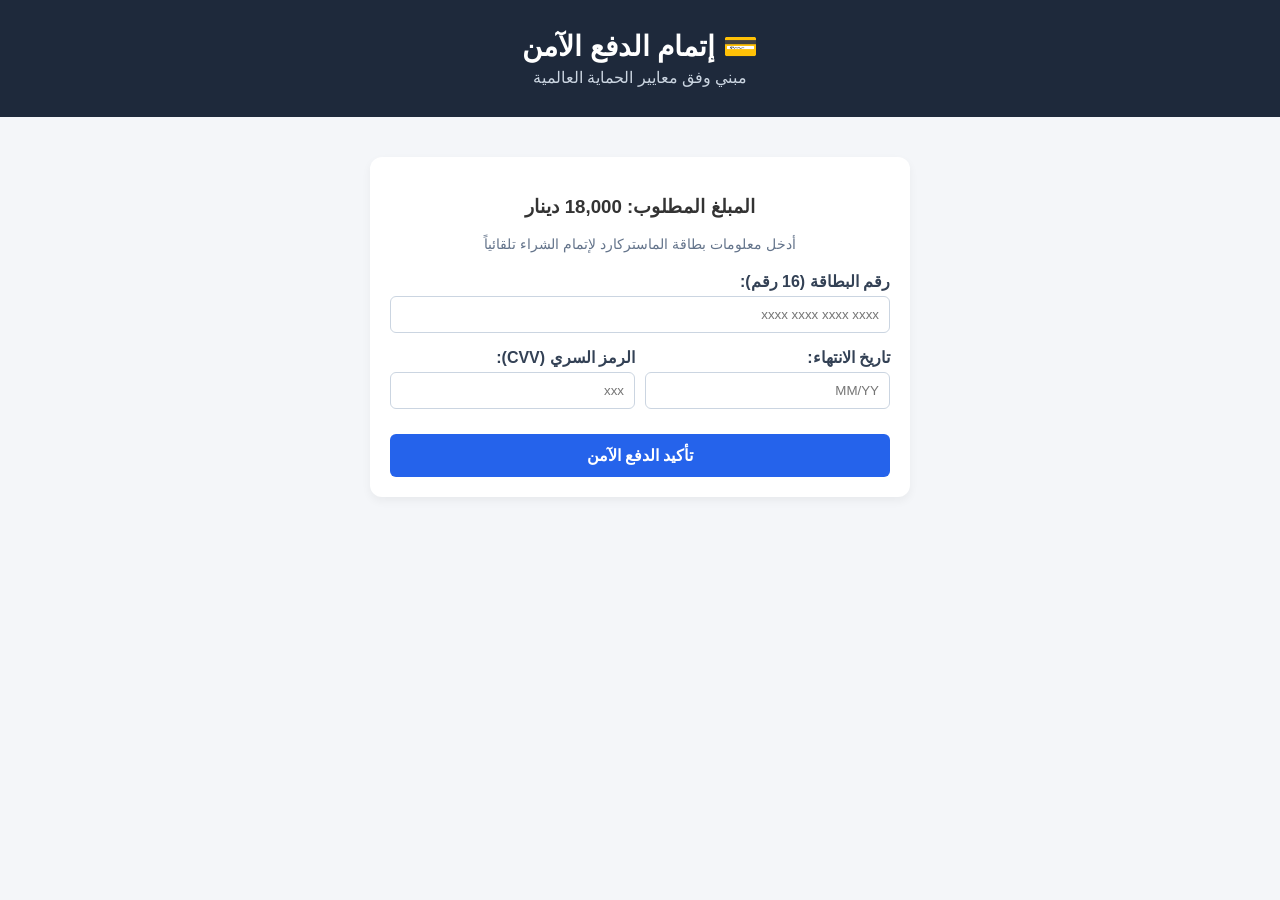
==== checkout.html @ 9508bd11 "Add files via upload" ====
﻿<!DOCTYPE html>
<html lang="ar" dir="rtl">
<head>
    <meta charset="UTF-8">
    <meta name="viewport" content="width=device-width, initial-scale=1.0">
    <link rel="stylesheet" href="style.css">
    <title>بوابة الدفع الآمنة</title>
    <style>
        .checkout-container {
            max-width: 500px;
            margin: 40px auto;
            padding: 20px;
            background: white;
            border-radius: 12px;
            box-shadow: 0 4px 10px rgba(0,0,0,0.05);
            text-align: center;
        }

        .form-group {
            margin-bottom: 15px;
            text-align: right;
        }

            .form-group label {
                display: block;
                margin-bottom: 5px;
                font-weight: bold;
                color: #334155;
            }

            .form-group input {
                width: 100%;
                padding: 10px;
                border: 1px solid #cbd5e1;
                border-radius: 6px;
                box-sizing: border-box;
            }

        .success-box {
            display: none;
            background: #f0fdf4;
            border: 2px dashed #22c55e;
            padding: 20px;
            border-radius: 10px;
            margin-top: 20px;
        }

        .account-info {
            background: #1e293b;
            color: #10b981;
            padding: 15px;
            border-radius: 6px;
            font-family: monospace;
            font-size: 18px;
            text-align: left;
            direction: ltr;
            margin-top: 10px;
        }
    </style>
</head>
<body>

    <header>
        <h1>💳 إتمام الدفع الآمن</h1>
        <p>مبني وفق معايير الحماية العالمية</p>
    </header>

    <main class="checkout-container">
        <div id="payment-form-section">
            <h3>المبلغ المطلوب: 18,000 دينار</h3>
            <p style="color: #64748b; font-size: 14px; margin-bottom: 20px;">أدخل معلومات بطاقة الماستركارد لإتمام الشراء تلقائياً</p>

            <form id="fake-pay-form">
                <div class="form-group">
                    <label>رقم البطاقة (16 رقم):</label>
                    <input type="text" placeholder="xxxx xxxx xxxx xxxx" required maxlength="19">
                </div>
                <div class="form-group" style="display: flex; gap: 10px;">
                    <div style="flex: 1;">
                        <label>تاريخ الانتهاء:</label>
                        <input type="text" placeholder="MM/YY" required maxlength="5">
                    </div>
                    <div style="flex: 1;">
                        <label>الرمز السري (CVV):</label>
                        <input type="password" placeholder="xxx" required maxlength="3">
                    </div>
                </div>
                <button type="submit" style="width: 100%; padding: 12px; background: #2563eb; font-size: 16px; margin-top: 10px;">تأكيد الدفع الآمن</button>
            </form>
        </div>

        <!-- صندوق نجاح الدفع وظهور الحساب تلقائياً -->
        <div id="success-section" class="success-box">
            <h3 style="color: #16a34a; margin-0;">✓ تم الدفع بنجاح!</h3>
            <p style="color: #475569; font-size: 14px;">شكراً لثقتك بنا. إليك بيانات حسابك الرقمي فوراً:</p>

            <div class="account-info">
                <strong>Email:</strong> clash-king99@gmail.com<br>
                <strong>Password:</strong> CoC#2026#Pass
            </div>

            <p style="color: #ef4444; font-size: 12px; margin-top: 10px;">⚠️ يرجى تصوير الشاشة وحفظ البيانات فوراً وتغييرها عند تسجيل الدخول.</p>
            <a href="index.html" class="button" style="display: inline-block; text-decoration: none; margin-top: 15px; background: #64748b; padding: 8px 15px; font-size: 14px;">العودة للمتجر</a>
        </div>
    </main>

    <script>
        // كود جافا سكريبت بسيط لمحاكاة عملية الدفع والتسليم الفوري
        document.getElementById('fake-pay-form').addEventListener('submit', function(e) {
            e.preventDefault(); // منع إعادة تحميل الصفحة

            // محاكاة معالجة الدفع لمدة ثانية ونصف
            const btn = e.target.querySelector('button');
            btn.innerText = "جاري التحقق من البطاقة...";
            btn.disabled = true;

            setTimeout(() => {
                // إخفاء الفرم وإظهار الحساب
                document.getElementById('payment-form-section').style.display = 'none';
                document.getElementById('success-section').style.display = 'block';
            }, 1500);
        });
    </script>

</body>
</html>
---- style.css ----
/* ����� ��� ������ ������� */
body {
    font-family: 'Segoe UI', Tahoma, Geneva, Verdana, sans-serif;
    background-color: #f4f6f9;
    color: #333;
    margin: 0;
    padding: 0;
}

/* ����� ��� ������ (������) */
header {
    background-color: #1e293b; /* ��� ���� ���� ��� */
    color: #fff;
    text-align: center;
    padding: 30px 10px;
}

    header h1 {
        margin: 0;
        font-size: 28px;
    }

    header p {
        margin: 5px 0 0 0;
        color: #cbd5e1;
    }

/* ����� ������� �������� �������� */
main {
    max-width: 1000px;
    margin: 20px auto;
    padding: 0 15px;
}

h2 {
    color: #0f172a;
    border-right: 4px solid #3b82f6; /* �� ���� ���� ����� ����� ����� */
    padding-right: 10px;
    font-size: 22px;
}

/* ����� ���� ������ */
.product-card {
    background-color: #fff;
    border-radius: 12px; /* ����� ������ ����� */
    box-shadow: 0 4px 6px rgba(0, 0, 0, 0.05); /* �� ���� ���� ��� */
    padding: 20px;
    margin: 15px 0;
    max-width: 300px;
    text-align: center;
    border: 1px solid #e2e8f0;
}

    /* ����� ���� ������ */
    .product-card img {
        max-width: 100%;
        height: 150px;
        object-fit: cover;
        border-radius: 8px;
        background-color: #f1f5f9; /* ����� ����� ������ �������� */
    }

    /* ����� ��� ������ ������ */
    .product-card h3 {
        font-size: 18px;
        margin: 15px 0 10px 0;
        color: #1e293b;
    }

.price {
    font-weight: bold;
    color: #10b981; /* ��� ���� ���� ����� */
    font-size: 16px;
    margin-bottom: 15px;
}

/* ����� ����� ������ */
button {
    background-color: #2563eb; /* ���� ���� */
    color: white;
    border: none;
    padding: 10px 20px;
    font-size: 15px;
    font-weight: bold;
    border-radius: 6px;
    cursor: pointer;
    width: 100%;
    transition: background 0.2s;
}

    /* ����� ��� ����� ������ ��� ���� */
    button:hover {
        background-color: #1d4ed8;
    }

/* ����� ���� ������ */
footer {
    text-align: center;
    padding: 20px;
    background-color: #0f172a;
    color: #94a3b8;
    font-size: 14px;
    margin-top: 40px;
}
/* ����� �������� - ���� ������ ��� ��� */
.product-grid {
    display: flex;
    flex-wrap: wrap; /* ��� ��� ������ ������ ���� ������ ����� ������ �������� */
    gap: 20px; /* ������� ������� ��� �� ���� ����� */
    justify-content: flex-start; /* ���� ����� ������ �� ������ (��� ������ ����) */
    margin-top: 15px;
}
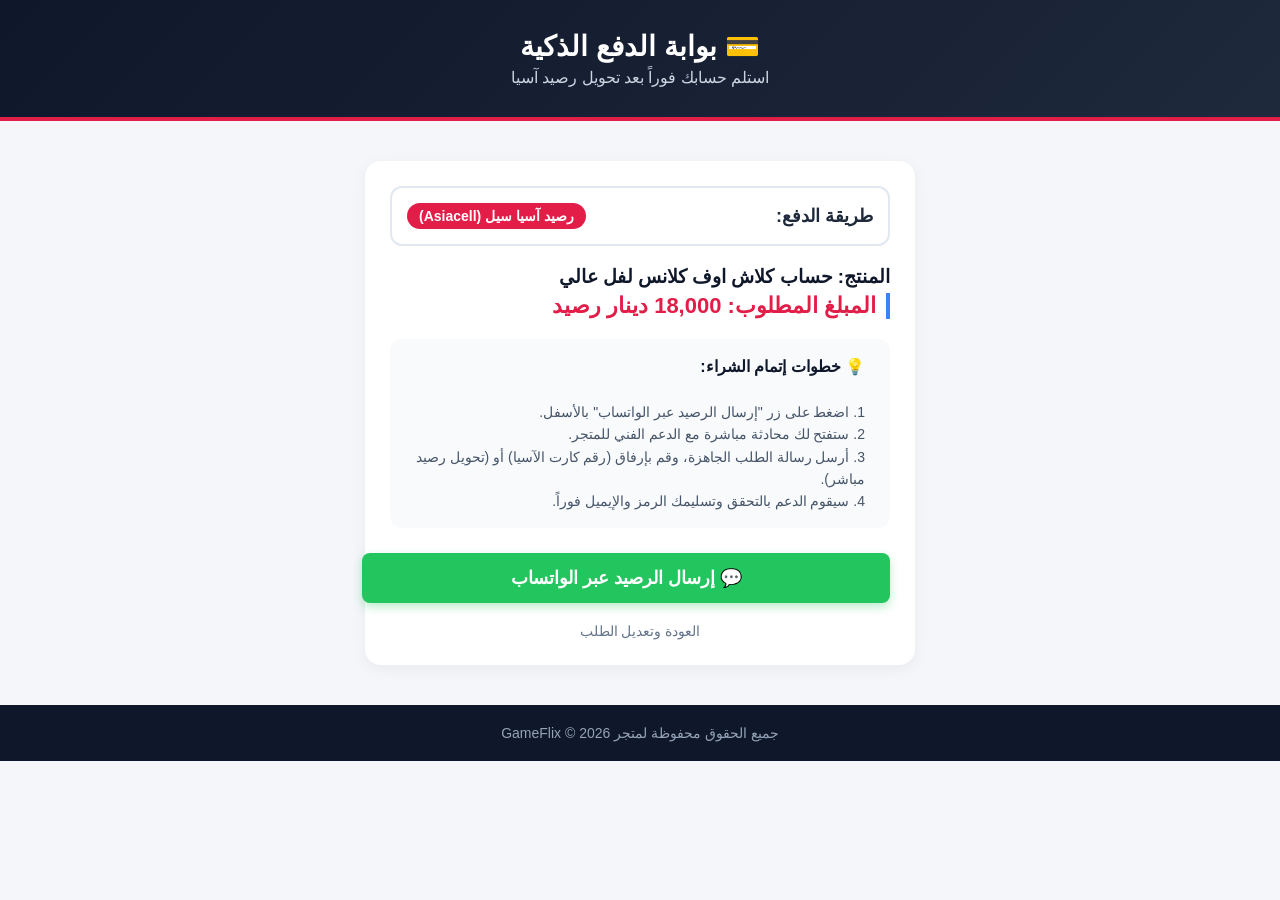
==== commit 2ee0bd2a: "Add files via upload" ====
--- a/checkout.html
+++ b/checkout.html
@@ -4,123 +4,108 @@
     <meta charset="UTF-8">
     <meta name="viewport" content="width=device-width, initial-scale=1.0">
     <link rel="stylesheet" href="style.css">
-    <title>بوابة الدفع الآمنة</title>
+    <title>إتمام الشراء - رصيد آسيا</title>
     <style>
         .checkout-container {
             max-width: 500px;
             margin: 40px auto;
-            padding: 20px;
+            padding: 25px;
             background: white;
-            border-radius: 12px;
-            box-shadow: 0 4px 10px rgba(0,0,0,0.05);
+            border-radius: 16px;
+            box-shadow: 0 4px 15px rgba(0,0,0,0.05);
             text-align: center;
         }
 
-        .form-group {
-            margin-bottom: 15px;
-            text-align: right;
+        .payment-method-box {
+            border: 2px solid #e2e8f0;
+            padding: 15px;
+            border-radius: 12px;
+            margin-bottom: 20px;
+            display: flex;
+            align-items: center;
+            justify-content: space-between;
         }
 
-            .form-group label {
-                display: block;
-                margin-bottom: 5px;
-                font-weight: bold;
-                color: #334155;
-            }
-
-            .form-group input {
-                width: 100%;
-                padding: 10px;
-                border: 1px solid #cbd5e1;
-                border-radius: 6px;
-                box-sizing: border-box;
-            }
-
-        .success-box {
-            display: none;
-            background: #f0fdf4;
-            border: 2px dashed #22c55e;
-            padding: 20px;
-            border-radius: 10px;
-            margin-top: 20px;
+        .asia-badge {
+            background: #e11d48;
+            color: white;
+            padding: 5px 12px;
+            border-radius: 20px;
+            font-weight: bold;
+            font-size: 14px;
         }
 
-        .account-info {
-            background: #1e293b;
-            color: #10b981;
-            padding: 15px;
-            border-radius: 6px;
-            font-family: monospace;
+        .instructions-list {
+            text-align: right;
+            background: #f8fafc;
+            padding: 15px 25px;
+            border-radius: 12px;
+            margin-bottom: 25px;
+            color: #475569;
+            font-size: 14px;
+            line-height: 1.6;
+        }
+
+        .whatsapp-btn {
+            display: flex;
+            align-items: center;
+            justify-content: center;
+            gap: 10px;
+            width: 100%;
+            padding: 14px;
+            background: #22c55e;
+            color: white;
+            border: none;
+            border-radius: 8px;
             font-size: 18px;
-            text-align: left;
-            direction: ltr;
-            margin-top: 10px;
+            font-weight: bold;
+            text-decoration: none;
+            box-shadow: 0 4px 10px rgba(34, 197, 94, 0.3);
+            transition: background 0.3s;
         }
+
+            .whatsapp-btn:hover {
+                background: #16a34a;
+            }
     </style>
 </head>
 <body>
 
-    <header>
-        <h1>💳 إتمام الدفع الآمن</h1>
-        <p>مبني وفق معايير الحماية العالمية</p>
+    <header style="background: linear-gradient(135deg, #0f172a, #1e293b); color: white; padding: 30px 20px; text-align: center; border-bottom: 4px solid #e11d48;">
+        <h1>💳 بوابة الدفع الذكية</h1>
+        <p>استلم حسابك فوراً بعد تحويل رصيد آسيا</p>
     </header>
 
     <main class="checkout-container">
-        <div id="payment-form-section">
-            <h3>المبلغ المطلوب: 18,000 دينار</h3>
-            <p style="color: #64748b; font-size: 14px; margin-bottom: 20px;">أدخل معلومات بطاقة الماستركارد لإتمام الشراء تلقائياً</p>
-
-            <form id="fake-pay-form">
-                <div class="form-group">
-                    <label>رقم البطاقة (16 رقم):</label>
-                    <input type="text" placeholder="xxxx xxxx xxxx xxxx" required maxlength="19">
-                </div>
-                <div class="form-group" style="display: flex; gap: 10px;">
-                    <div style="flex: 1;">
-                        <label>تاريخ الانتهاء:</label>
-                        <input type="text" placeholder="MM/YY" required maxlength="5">
-                    </div>
-                    <div style="flex: 1;">
-                        <label>الرمز السري (CVV):</label>
-                        <input type="password" placeholder="xxx" required maxlength="3">
-                    </div>
-                </div>
-                <button type="submit" style="width: 100%; padding: 12px; background: #2563eb; font-size: 16px; margin-top: 10px;">تأكيد الدفع الآمن</button>
-            </form>
+        <div class="payment-method-box">
+            <span style="font-size: 18px; font-weight: bold; color: #1e293b;">طريقة الدفع:</span>
+            <span class="asia-badge">رصيد آسيا سيل (Asiacell)</span>
         </div>
 
-        <!-- صندوق نجاح الدفع وظهور الحساب تلقائياً -->
-        <div id="success-section" class="success-box">
-            <h3 style="color: #16a34a; margin-0;">✓ تم الدفع بنجاح!</h3>
-            <p style="color: #475569; font-size: 14px;">شكراً لثقتك بنا. إليك بيانات حسابك الرقمي فوراً:</p>
+        <div style="text-align: right; margin-bottom: 20px;">
+            <h3 style="margin: 0; color: #0f172a;">المنتج: حساب كلاش اوف كلانس لفل عالي</h3>
+            <h2 style="margin: 5px 0; color: #e11d48;">المبلغ المطلوب: 18,000 دينار رصيد</h2>
+        </div>
 
-            <div class="account-info">
-                <strong>Email:</strong> clash-king99@gmail.com<br>
-                <strong>Password:</strong> CoC#2026#Pass
-            </div>
+        <div class="instructions-list">
+            <h4 style="margin-top: 0; color: #0f172a; font-size: 16px;">💡 خطوات إتمام الشراء:</h4>
+            1. اضغط على زر "إرسال الرصيد عبر الواتساب" بالأسفل.<br>
+            2. ستفتح لك محادثة مباشرة مع الدعم الفني للمتجر.<br>
+            3. أرسل رسالة الطلب الجاهزة، وقم بإرفاق (رقم كارت الآسيا) أو (تحويل رصيد مباشر).<br>
+            4. سيقوم الدعم بالتحقق وتسليمك الرمز والإيميل فوراً.
+        </div>
 
-            <p style="color: #ef4444; font-size: 12px; margin-top: 10px;">⚠️ يرجى تصوير الشاشة وحفظ البيانات فوراً وتغييرها عند تسجيل الدخول.</p>
-            <a href="index.html" class="button" style="display: inline-block; text-decoration: none; margin-top: 15px; background: #64748b; padding: 8px 15px; font-size: 14px;">العودة للمتجر</a>
-        </div>
+        <a href="https://wa.me/9647771994210?text=مرحباً%20GameFlix،%20أريد%20شراء%20حساب%20كلاش%20اوف%20كلانس%20بقيمة%2018000%20دينار%20رصيد%20آسيا.%20يرجى%20تأكيد%20الطلب%20لتسليم%20الكارت."
+           class="whatsapp-btn" target="_blank">
+            💬 إرسال الرصيد عبر الواتساب
+        </a>
+
+        <a href="index.html" style="display: inline-block; margin-top: 20px; color: #64748b; text-decoration: none; font-size: 14px;">العودة وتعديل الطلب</a>
     </main>
 
-    <script>
-        // كود جافا سكريبت بسيط لمحاكاة عملية الدفع والتسليم الفوري
-        document.getElementById('fake-pay-form').addEventListener('submit', function(e) {
-            e.preventDefault(); // منع إعادة تحميل الصفحة
-
-            // محاكاة معالجة الدفع لمدة ثانية ونصف
-            const btn = e.target.querySelector('button');
-            btn.innerText = "جاري التحقق من البطاقة...";
-            btn.disabled = true;
-
-            setTimeout(() => {
-                // إخفاء الفرم وإظهار الحساب
-                document.getElementById('payment-form-section').style.display = 'none';
-                document.getElementById('success-section').style.display = 'block';
-            }, 1500);
-        });
-    </script>
+    <footer style="text-align: center; padding: 20px; color: #94a3b8; font-size: 14px;">
+        جميع الحقوق محفوظة لمتجر GameFlix © 2026
+    </footer>
 
 </body>
 </html>
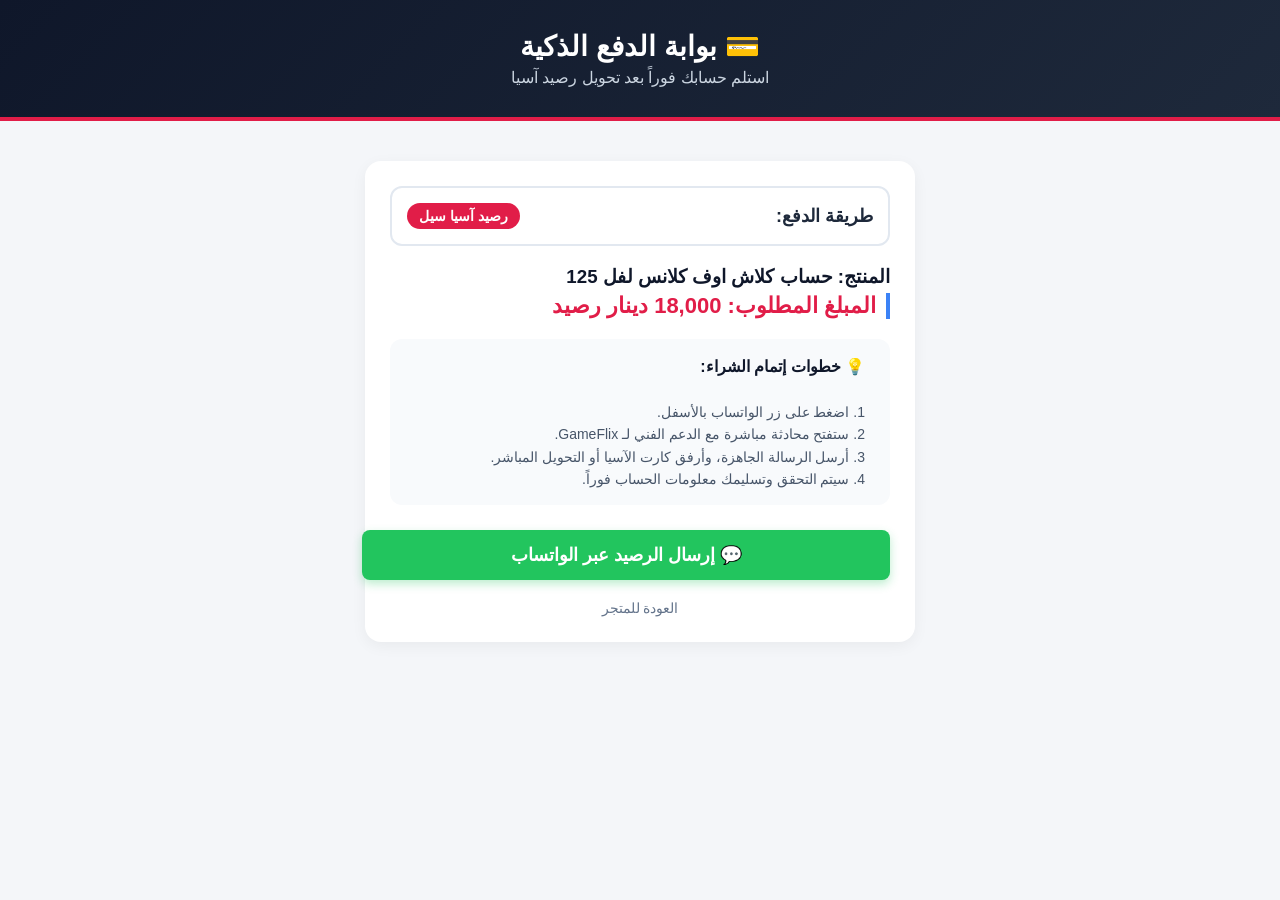
==== commit 4c7b90e4: "Add files via upload" ====
--- a/checkout.html
+++ b/checkout.html
@@ -76,36 +76,56 @@
         <p>استلم حسابك فوراً بعد تحويل رصيد آسيا</p>
     </header>
 
-    <main class="checkout-container">
-        <div class="payment-method-box">
+    <main class="checkout-container" style="max-width: 500px; margin: 40px auto; padding: 25px; background: white; border-radius: 16px; box-shadow: 0 4px 15px rgba(0,0,0,0.05); text-align: center;">
+
+        <div style="border: 2px solid #e2e8f0; padding: 15px; border-radius: 12px; margin-bottom: 20px; display: flex; align-items: center; justify-content: space-between;">
             <span style="font-size: 18px; font-weight: bold; color: #1e293b;">طريقة الدفع:</span>
-            <span class="asia-badge">رصيد آسيا سيل (Asiacell)</span>
+            <span style="background: #e11d48; color: white; padding: 5px 12px; border-radius: 20px; font-weight: bold; font-size: 14px;">رصيد آسيا سيل</span>
         </div>
 
         <div style="text-align: right; margin-bottom: 20px;">
-            <h3 style="margin: 0; color: #0f172a;">المنتج: حساب كلاش اوف كلانس لفل عالي</h3>
-            <h2 style="margin: 5px 0; color: #e11d48;">المبلغ المطلوب: 18,000 دينار رصيد</h2>
+            <h3 id="order-title" style="margin: 0; color: #0f172a;">جاري تحميل المنتج...</h3>
+            <h2 style="margin: 5px 0; color: #e11d48;">المبلغ المطلوب: <span id="order-price">0</span> دينار رصيد</h2>
         </div>
 
-        <div class="instructions-list">
+        <div style="text-align: right; background: #f8fafc; padding: 15px 25px; border-radius: 12px; margin-bottom: 25px; color: #475569; font-size: 14px; line-height: 1.6;">
             <h4 style="margin-top: 0; color: #0f172a; font-size: 16px;">💡 خطوات إتمام الشراء:</h4>
-            1. اضغط على زر "إرسال الرصيد عبر الواتساب" بالأسفل.<br>
-            2. ستفتح لك محادثة مباشرة مع الدعم الفني للمتجر.<br>
-            3. أرسل رسالة الطلب الجاهزة، وقم بإرفاق (رقم كارت الآسيا) أو (تحويل رصيد مباشر).<br>
-            4. سيقوم الدعم بالتحقق وتسليمك الرمز والإيميل فوراً.
+            1. اضغط على زر الواتساب بالأسفل.<br>
+            2. ستفتح محادثة مباشرة مع الدعم الفني لـ GameFlix.<br>
+            3. أرسل الرسالة الجاهزة، وأرفق كارت الآسيا أو التحويل المباشر.<br>
+            4. سيتم التحقق وتسليمك معلومات الحساب فوراً.
         </div>
 
-        <a href="https://wa.me/9647771994210?text=مرحباً%20GameFlix،%20أريد%20شراء%20حساب%20كلاش%20اوف%20كلانس%20بقيمة%2018000%20دينار%20رصيد%20آسيا.%20يرجى%20تأكيد%20الطلب%20لتسليم%20الكارت."
-           class="whatsapp-btn" target="_blank">
+        <a id="whatsapp-link" href="#" class="whatsapp-btn" target="_blank" style="display: flex; align-items: center; justify-content: center; gap: 10px; width: 100%; padding: 14px; background: #22c55e; color: white; border: none; border-radius: 8px; font-size: 18px; font-weight: bold; text-decoration: none; box-shadow: 0 4px 10px rgba(34, 197, 94, 0.3);">
             💬 إرسال الرصيد عبر الواتساب
         </a>
 
-        <a href="index.html" style="display: inline-block; margin-top: 20px; color: #64748b; text-decoration: none; font-size: 14px;">العودة وتعديل الطلب</a>
+        <a href="index.html" style="display: inline-block; margin-top: 20px; color: #64748b; text-decoration: none; font-size: 14px;">العودة للمتجر</a>
     </main>
 
-    <footer style="text-align: center; padding: 20px; color: #94a3b8; font-size: 14px;">
-        جميع الحقوق محفوظة لمتجر GameFlix © 2026
-    </footer>
+    <script src="app.js"></script>
+    <script>
+        document.addEventListener('DOMContentLoaded', () => {
+            const urlParams = new URLSearchParams(window.location.search);
+            const productId = parseInt(urlParams.get('id')) || 1; // الافتراضي حساب 1 لو لم يجد رقم
 
+            const product = products.find(p => p.id === productId);
+
+            if (product) {
+                document.getElementById('order-title').innerText = `المنتج: ${product.title}`;
+                document.getElementById('order-price').innerText = product.price.toLocaleString();
+
+                // جهز رقمك هنا (استبدل 9647XXXXXXXX برقمك الحقيقي)
+                const myNumber = "9647XXXXXXXX";
+
+                // صياغة الرسالة التلقائية للواتساب وتشفيرها لتفادي المشاكل
+                const message = `مرحباً متجر GameFlix، أريد شراء [ ${product.title} ] بقيمة [ ${product.price.toLocaleString()} دينار ] رصيد آسيا. يرجى تأكيد الطلب لإرسال الكارت وتسلّم الحساب.`;
+                const encodedMessage = encodeURIComponent(message);
+
+                // ربط الرابط النهائي بالزر
+                document.getElementById('whatsapp-link').href = `https://wa.me/${myNumber}?text=${encodedMessage}`;
+            }
+        });
+    </script>
 </body>
 </html>
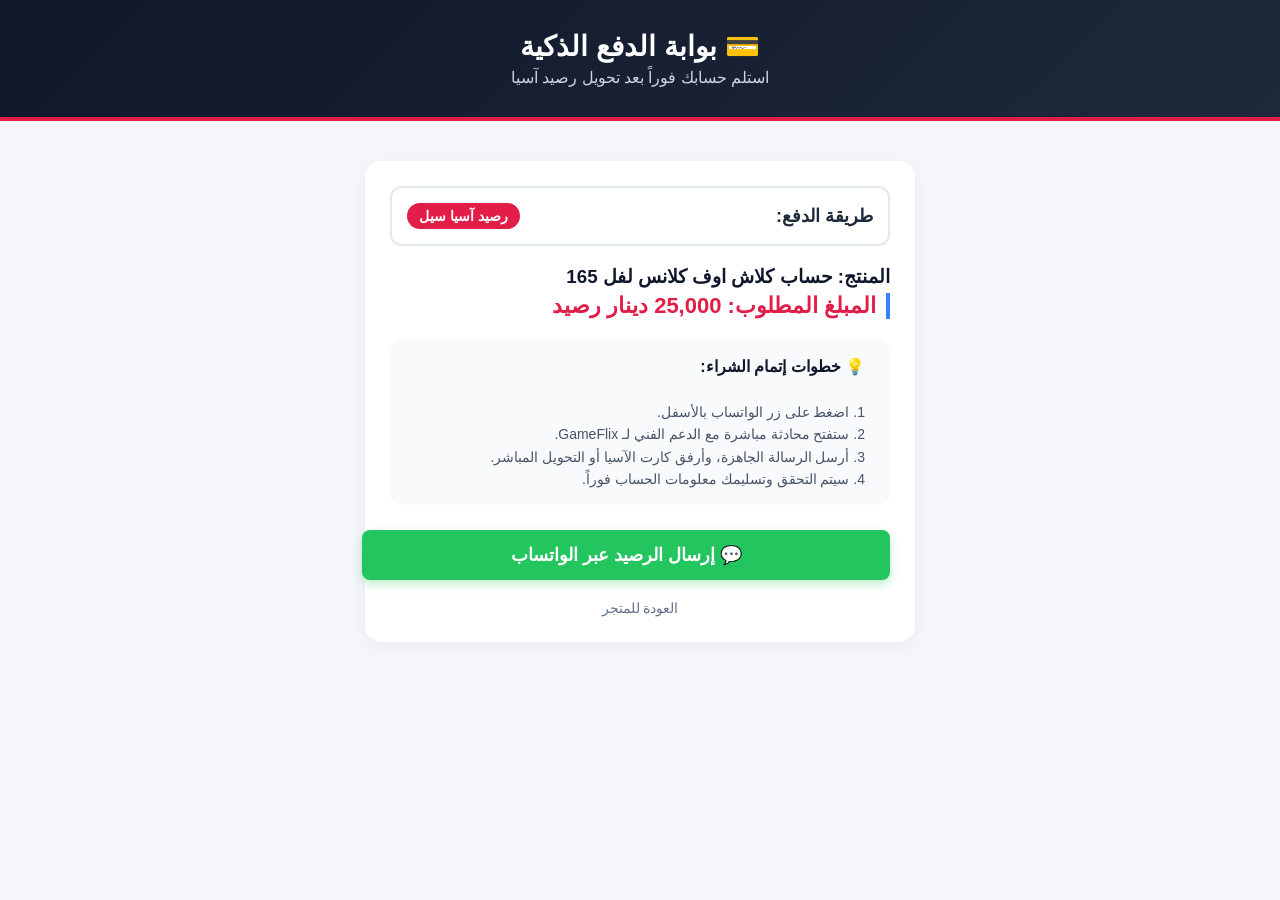
==== commit a648b8f5: "Add files via upload" ====
--- a/checkout.html
+++ b/checkout.html
@@ -1,6 +1,15 @@
 ﻿<!DOCTYPE html>
 <html lang="ar" dir="rtl">
 <head>
+    <!-- Google tag (gtag.js) -->
+    <script async src="https://www.googletagmanager.com/gtag/js?id=G-CKKBGBPZK5"></script>
+    <script>
+        window.dataLayer = window.dataLayer || [];
+        function gtag() { dataLayer.push(arguments); }
+        gtag('js', new Date());
+
+        gtag('config', 'G-CKKBGBPZK5');
+    </script>
     <meta charset="UTF-8">
     <meta name="viewport" content="width=device-width, initial-scale=1.0">
     <link rel="stylesheet" href="style.css">
@@ -116,7 +125,7 @@
                 document.getElementById('order-price').innerText = product.price.toLocaleString();
 
                 // جهز رقمك هنا (استبدل 9647XXXXXXXX برقمك الحقيقي)
-                const myNumber = "9647XXXXXXXX";
+                const myNumber = "9647771994210";
 
                 // صياغة الرسالة التلقائية للواتساب وتشفيرها لتفادي المشاكل
                 const message = `مرحباً متجر GameFlix، أريد شراء [ ${product.title} ] بقيمة [ ${product.price.toLocaleString()} دينار ] رصيد آسيا. يرجى تأكيد الطلب لإرسال الكارت وتسلّم الحساب.`;
